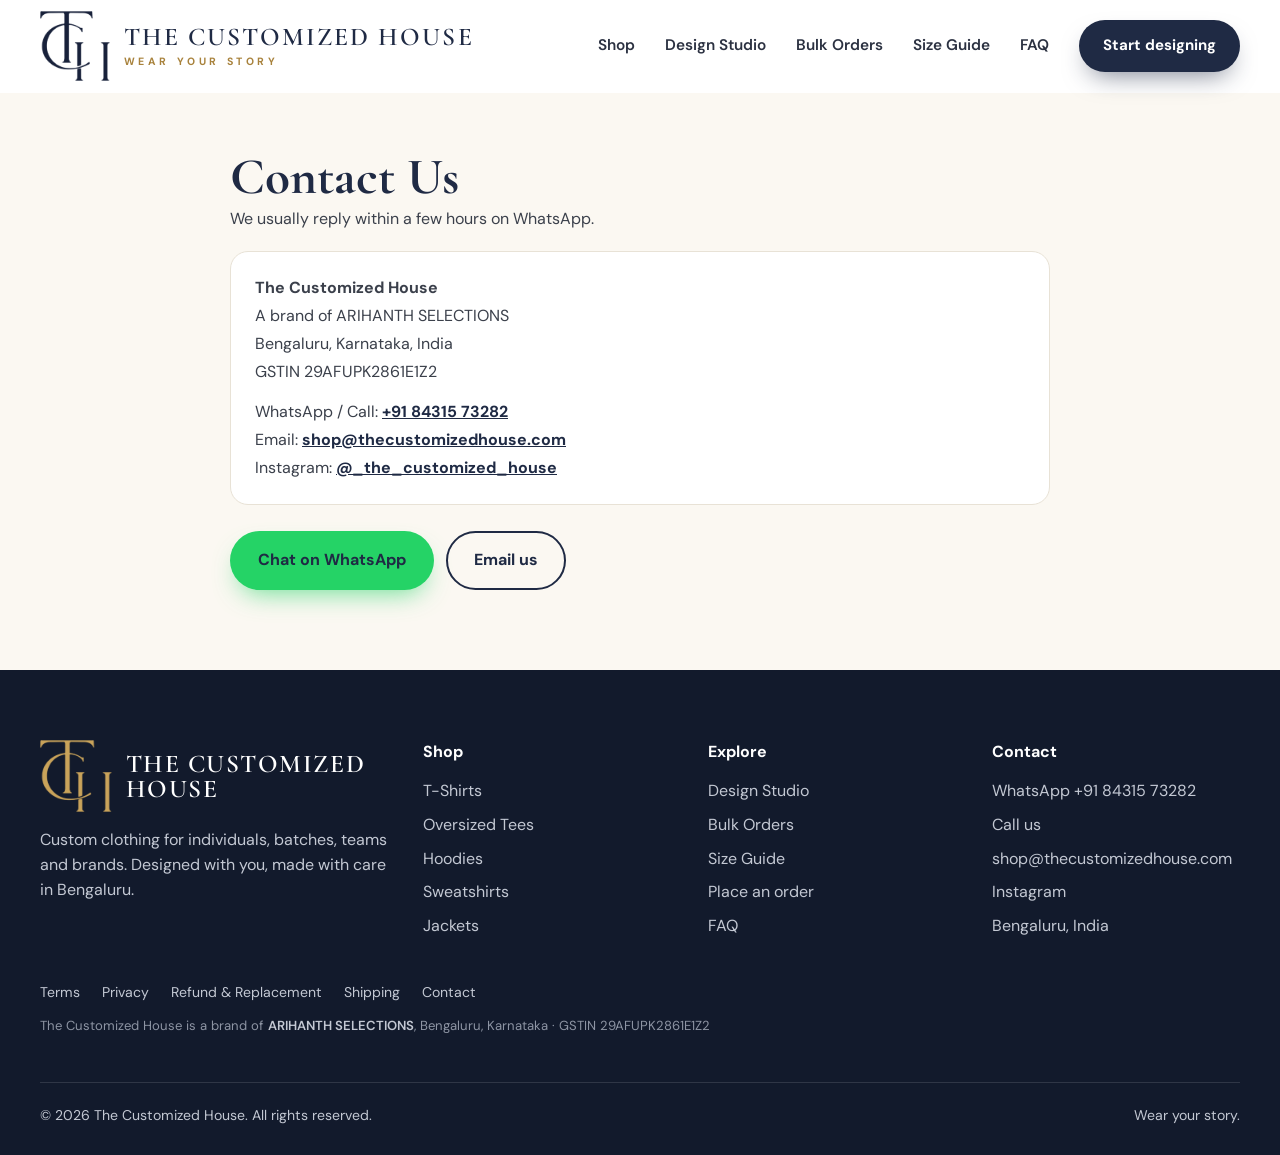
==== contact.html @ c6270082 "Add online store checkout (Hostinger + Razorpay), policy pages and legal entity details - js/store.j" ====
<!DOCTYPE html>
<html lang="en" class="js">
<head>
<meta charset="UTF-8">
<meta name="viewport" content="width=device-width, initial-scale=1.0">
<title>Contact Us - The Customized House</title>
<meta name="description" content="Contact Us - The Customized House, a brand of ARIHANTH SELECTIONS, Bengaluru.">
<meta property="og:title" content="The Customized House - Wear Your Story">
<meta property="og:description" content="Custom clothing for individuals, batches, teams and brands. Design it live, see it before you pay.">
<meta property="og:image" content="assets/hero.jpg">
<meta name="theme-color" content="#1F2A44">
<link rel="icon" type="image/png" href="assets/favicon.png">
<link rel="preconnect" href="https://fonts.googleapis.com">
<link rel="preconnect" href="https://fonts.gstatic.com" crossorigin>
<link href="https://fonts.googleapis.com/css2?family=Cormorant+Garamond:ital,wght@0,500;0,600;1,500&family=DM+Sans:opsz,wght@9..40,400;9..40,500;9..40,600;9..40,700;9..40,800&display=swap" rel="stylesheet">
<link rel="stylesheet" href="css/style.css">

</head>
<body>
<header id="hdr">
  <div class="container nav">
    <a href="index.html" class="brand" aria-label="The Customized House home">
      <img src="assets/logo-navy.png" alt="The Customized House logo">
      <div class="wm"><b>THE CUSTOMIZED HOUSE</b><span>WEAR YOUR STORY</span></div>
    </a>
    <nav class="links" id="links">
      <a href="shop.html">Shop</a>
      <a href="studio.html">Design Studio</a>
      <a href="index.html#bulk">Bulk Orders</a>
      <a href="index.html#sizes">Size Guide</a>
      <a href="index.html#faq">FAQ</a>
      <a class="btn btn-primary" href="studio.html">Start designing</a>
    </nav>
    <button class="menu-btn" id="menuBtn" aria-label="Open menu"><span></span><span></span><span></span></button>
  </div>
</header>

<section class="policy">
  <div class="container">
    <h1>Contact Us</h1>
    
    
<p>We usually reply within a few hours on WhatsApp.</p>
<div class="box">
<p><b>The Customized House</b><br>A brand of ARIHANTH SELECTIONS<br>Bengaluru, Karnataka, India<br>GSTIN 29AFUPK2861E1Z2</p>
<p style="margin-top:12px">WhatsApp / Call: <a href="https://wa.me/918431573282" target="_blank" rel="noopener">+91 84315 73282</a><br>Email: <a href="mailto:shop@thecustomizedhouse.com">shop@thecustomizedhouse.com</a><br>Instagram: <a href="https://www.instagram.com/_the_customized_house" target="_blank" rel="noopener">@_the_customized_house</a></p>
</div>
<div class="acts"><a class="btn btn-wa" href="https://wa.me/918431573282?text=Hi%20The%20Customized%20House" target="_blank" rel="noopener">Chat on WhatsApp</a><a class="btn btn-ghost" href="mailto:shop@thecustomizedhouse.com">Email us</a></div>
  </div>
</section>

<footer>
  <div class="container">
    <div class="foot">
      <div>
        <div class="fb"><img src="assets/logo-gold.png" alt="The Customized House"><b>THE CUSTOMIZED<br>HOUSE</b></div>
        <p>Custom clothing for individuals, batches, teams and brands. Designed with you, made with care in Bengaluru.</p>
      </div>
      <div><h4>Shop</h4><a href="shop.html?c=tshirt">T-Shirts</a><a href="shop.html?c=oversized">Oversized Tees</a><a href="shop.html?c=hoodie">Hoodies</a><a href="shop.html?c=sweatshirt">Sweatshirts</a><a href="shop.html?c=jacket">Jackets</a></div>
      <div><h4>Explore</h4><a href="studio.html">Design Studio</a><a href="index.html#bulk">Bulk Orders</a><a href="index.html#sizes">Size Guide</a><a href="index.html#order">Place an order</a><a href="index.html#faq">FAQ</a></div>
      <div><h4>Contact</h4><a href="https://wa.me/918431573282" target="_blank" rel="noopener">WhatsApp +91 84315 73282</a><a href="tel:+918431573282">Call us</a><a href="mailto:shop@thecustomizedhouse.com?subject=Order%20enquiry%20-%20The%20Customized%20House">shop@thecustomizedhouse.com</a><a href="https://www.instagram.com/_the_customized_house" target="_blank" rel="noopener">Instagram</a><a>Bengaluru, India</a></div>
    </div>
    <div class="legal-links"><a href="terms.html">Terms</a><a href="privacy.html">Privacy</a><a href="refund-policy.html">Refund &amp; Replacement</a><a href="shipping-policy.html">Shipping</a><a href="contact.html">Contact</a></div>
    <p class="legal-entity">The Customized House is a brand of <b>ARIHANTH SELECTIONS</b>, Bengaluru, Karnataka &middot; GSTIN 29AFUPK2861E1Z2</p>
    <div class="foot-bottom"><span>© <span id="yr">2026</span> The Customized House. All rights reserved.</span><span>Wear your story.</span></div>
  </div>
</footer>
<script>
document.getElementById('menuBtn')&&document.getElementById('menuBtn').addEventListener('click',()=>document.getElementById('links').classList.toggle('open'));
document.getElementById('yr')&&(document.getElementById('yr').textContent=new Date().getFullYear());
</script>
</body>
</html>
---- css/style.css ----
/* The Customized House - site styles */
:root{
  --navy:#1F2A44; --navy-2:#121a2c; --navy-3:#2a3757; --gold:#C9A35A; --gold-2:#a8823c; --gold-soft:#efe2c6;
  --cream:#F6F1E6; --paper:#FBF8F2; --ink:#15171c; --muted:#5f6573; --line:#e8e2d6;
  --wa:#25D366; --r:20px; --shadow:0 24px 60px -24px rgba(18,26,44,.28); --shadow-s:0 10px 30px -12px rgba(18,26,44,.18);
}
*{box-sizing:border-box;margin:0;padding:0}
html{scroll-behavior:smooth;scroll-padding-top:90px}
body{font-family:'DM Sans',system-ui,-apple-system,Segoe UI,Roboto,sans-serif;color:var(--ink);background:#fff;line-height:1.55;-webkit-font-smoothing:antialiased;overflow-x:hidden}
img{max-width:100%;display:block}
a{color:inherit;text-decoration:none}
button{font:inherit;cursor:pointer}
.container{width:min(1200px,100% - 40px);margin-inline:auto}
.serif{font-family:'Cormorant Garamond',Georgia,serif}

/* buttons */
.btn{display:inline-flex;align-items:center;justify-content:center;gap:10px;padding:15px 26px;border-radius:999px;font-weight:700;font-size:1rem;border:2px solid transparent;transition:transform .18s,box-shadow .18s,background .18s,color .18s;white-space:nowrap}
.btn:hover{transform:translateY(-2px)}
.btn svg{width:20px;height:20px;flex:none}
.btn-primary{background:var(--navy);color:#fff;box-shadow:0 12px 26px -10px rgba(31,42,68,.6)}
.btn-primary:hover{background:var(--navy-3)}
.btn-gold{background:var(--gold);color:var(--navy-2);box-shadow:0 12px 26px -10px rgba(201,163,90,.7)}
.btn-wa{background:var(--wa);color:#fff;box-shadow:0 12px 26px -10px rgba(37,211,102,.7)}
.btn-ghost{border-color:var(--navy);color:var(--navy);background:transparent}
.btn-ghost:hover{background:var(--navy);color:#fff}
.btn-light{border-color:rgba(255,255,255,.5);color:#fff}
.btn-light:hover{background:#fff;color:var(--navy)}

.eyebrow{display:inline-flex;align-items:center;gap:10px;font-size:.76rem;font-weight:800;letter-spacing:.2em;text-transform:uppercase;color:var(--gold-2)}
.eyebrow:before{content:"";width:22px;height:1.5px;background:currentColor}
.section{padding:110px 0}
.section-head{text-align:center;max-width:720px;margin:0 auto 56px}
.section-head .eyebrow:after{content:"";width:22px;height:1.5px;background:currentColor}
.section-head h2,.h2{font-size:clamp(2.1rem,4.4vw,3.4rem);line-height:1.04;font-weight:800;letter-spacing:-.035em;margin:14px 0 16px;color:var(--navy)}
.section-head h2 em,.h2 em{font-family:'Cormorant Garamond',Georgia,serif;font-style:italic;font-weight:500;color:var(--gold-2);letter-spacing:-.01em}
.section-head p{color:var(--muted);font-size:1.1rem}

/* top strip + header */
.topbar{background:var(--navy-2);color:#e5dece;font-size:.84rem;text-align:center;padding:9px 16px;letter-spacing:.01em}
.topbar b{color:var(--gold);font-weight:700}
header{position:sticky;top:0;z-index:50;background:rgba(255,255,255,.88);backdrop-filter:saturate(1.4) blur(14px);-webkit-backdrop-filter:saturate(1.4) blur(14px);border-bottom:1px solid transparent;transition:border-color .2s,box-shadow .2s}
header.scrolled{border-color:var(--line);box-shadow:0 8px 30px -18px rgba(18,26,44,.25)}
.nav{display:flex;align-items:center;justify-content:space-between;height:92px;gap:20px;transition:height .2s}
header.scrolled .nav{height:76px}
.brand{display:flex;align-items:center;gap:14px}
.brand img{height:70px;width:auto;transition:height .2s}
header.scrolled .brand img{height:56px}
.brand .wm{display:flex;flex-direction:column;line-height:1}
.brand .wm b{font-family:'Cormorant Garamond',Georgia,serif;font-weight:600;font-size:1.6rem;letter-spacing:.08em;color:var(--navy)}
.brand .wm span{font-size:.66rem;letter-spacing:.34em;color:var(--gold-2);margin-top:7px;font-weight:700}
.links{display:flex;align-items:center;gap:30px;font-weight:600;font-size:.96rem;color:#2b3141}
.links a:not(.btn){position:relative;padding:6px 0}
.links a:not(.btn):after{content:"";position:absolute;left:0;right:0;bottom:0;height:2px;background:var(--gold);transform:scaleX(0);transition:transform .2s;transform-origin:left}
.links a:not(.btn):hover:after{transform:scaleX(1)}
.links .btn{padding:12px 22px;font-size:.94rem}
.menu-btn{display:none;background:none;border:0;padding:8px}
.menu-btn span{display:block;width:26px;height:2.5px;background:var(--navy);margin:5px 0;border-radius:2px;transition:.2s}

/* hero */
.hero{position:relative;background:radial-gradient(900px 520px at 88% 0%,rgba(201,163,90,.20),transparent 60%),radial-gradient(700px 500px at 0% 100%,rgba(31,42,68,.06),transparent 60%),var(--paper);padding:70px 0 86px;overflow:hidden}
.hero-grid{display:grid;grid-template-columns:1.05fr .95fr;gap:64px;align-items:center}
.hero-logo{display:flex;align-items:center;gap:18px;margin-bottom:28px}
.hero-logo img{height:112px}
.hero-logo div{font-family:'Cormorant Garamond',Georgia,serif;font-size:2.15rem;line-height:1;letter-spacing:.06em;color:var(--navy);font-weight:600}
.hero-logo small{display:block;font-family:'DM Sans',sans-serif;font-size:.72rem;letter-spacing:.3em;color:var(--gold-2);margin-top:10px;font-weight:700}
.hero h1{font-size:clamp(2.8rem,6.2vw,5rem);line-height:.98;font-weight:800;letter-spacing:-.045em;color:var(--navy)}
.hero h1 em{font-family:'Cormorant Garamond',Georgia,serif;font-style:italic;font-weight:500;color:var(--gold-2);letter-spacing:-.015em}
.hero p.lead{font-size:1.2rem;color:var(--muted);margin:24px 0 34px;max-width:540px}
.hero-ctas{display:flex;flex-wrap:wrap;gap:14px}
.hero-pills{display:flex;flex-wrap:wrap;gap:10px;margin-top:36px}
.pill{display:inline-flex;align-items:center;gap:8px;background:#fff;border:1px solid var(--line);padding:9px 15px;border-radius:999px;font-size:.88rem;font-weight:600;color:#30364a}
.pill i{font-style:normal;color:var(--gold-2)}
.hero-art{position:relative}
.hero-art .main{border-radius:32px;overflow:hidden;box-shadow:var(--shadow);aspect-ratio:4/5;transform:rotate(1.2deg)}
.hero-art .main img{width:100%;height:100%;object-fit:cover}
.hero-art .float{position:absolute;background:#fff;border-radius:18px;padding:14px 18px;box-shadow:var(--shadow-s);display:flex;gap:12px;align-items:center;max-width:270px}
.hero-art .f1{left:-34px;bottom:44px}
.hero-art .f2{right:-18px;top:36px}
.hero-art .float b{display:block;color:var(--navy);font-size:.98rem}
.hero-art .float span{font-size:.84rem;color:var(--muted)}
.hero-art .float .ic{width:44px;height:44px;border-radius:12px;background:var(--cream);display:grid;place-items:center;font-size:1.3rem;flex:none}
.dots{display:flex;gap:5px}.dots i{width:16px;height:16px;border-radius:50%;border:1.5px solid rgba(0,0,0,.1)}

/* marquee */
.marquee{background:var(--navy);color:var(--cream);overflow:hidden;white-space:nowrap;padding:18px 0;font-weight:800;letter-spacing:.16em;font-size:.88rem}
.marquee .track{display:inline-block;animation:mq 30s linear infinite}
.marquee span{margin:0 24px}.marquee span.g{color:var(--gold)}
@keyframes mq{to{transform:translateX(-50%)}}

/* studio showcase */
.showcase{background:radial-gradient(900px 600px at 15% 10%,rgba(201,163,90,.18),transparent 60%),linear-gradient(180deg,var(--navy-2),#1a2440);color:#fff;overflow:hidden}
.sc-grid{display:grid;grid-template-columns:1.05fr .95fr;gap:70px;align-items:center}
.sc-stage{position:relative;background:linear-gradient(180deg,#f7f5f1,#ebe6dd);border-radius:32px;padding:18px;box-shadow:0 40px 80px -30px rgba(0,0,0,.6)}
.sc-stage canvas{width:100%;height:auto;display:block;border-radius:20px}
.sc-tabs{position:absolute;left:50%;top:22px;transform:translateX(-50%);display:flex;max-width:calc(100% - 24px);overflow-x:auto;scrollbar-width:none;background:rgba(255,255,255,.92);backdrop-filter:blur(8px);border-radius:999px;padding:4px;box-shadow:0 10px 26px -12px rgba(18,26,44,.35)}
.sc-tabs button{white-space:nowrap;border:0;background:none;border-radius:999px;padding:8px 14px;font-weight:700;font-size:.82rem;color:var(--muted)}
.sc-tabs button.on{background:var(--navy);color:#fff}
.sc-view{position:absolute;right:28px;bottom:28px;display:flex;gap:6px}
.sc-view button{border:0;background:#fff;border-radius:999px;padding:8px 14px;font-weight:700;font-size:.8rem;color:var(--navy);box-shadow:0 6px 18px -8px rgba(18,26,44,.4)}
.sc-view button.on{background:var(--gold);color:var(--navy-2)}
.sc-colors{display:flex;flex-wrap:wrap;gap:10px;margin:26px 0 8px}
.sc-colors button{width:34px;height:34px;border-radius:50%;border:2px solid rgba(255,255,255,.25);transition:transform .15s}
.sc-colors button:hover{transform:scale(1.12)}
.sc-colors button.on{outline:2.5px solid var(--gold);outline-offset:3px}
.sc-copy h2{font-size:clamp(2.2rem,4.4vw,3.5rem);line-height:1.02;font-weight:800;letter-spacing:-.035em;margin:14px 0 18px}
.sc-copy h2 em{font-family:'Cormorant Garamond',Georgia,serif;font-style:italic;font-weight:500;color:var(--gold)}
.sc-copy p.lead{color:#c9cedb;font-size:1.12rem;max-width:520px}
.sc-feats{display:grid;grid-template-columns:1fr 1fr;gap:14px 22px;margin:30px 0 34px}
.sc-feats div{display:flex;gap:12px;align-items:flex-start;font-size:.97rem;color:#e7e9ef}
.sc-feats i{font-style:normal;width:32px;height:32px;border-radius:10px;background:rgba(201,163,90,.16);color:var(--gold);display:grid;place-items:center;flex:none;font-size:.95rem}
.sc-note{font-size:.85rem;color:#9ea6b8;margin-top:16px}

/* steps */
.steps{display:grid;grid-template-columns:repeat(3,1fr);gap:24px;counter-reset:s}
.step{position:relative;background:var(--paper);border:1px solid var(--line);border-radius:var(--r);padding:34px;transition:transform .2s,box-shadow .2s}
.step:hover{transform:translateY(-4px);box-shadow:var(--shadow-s)}
.step .n{width:50px;height:50px;border-radius:16px;background:var(--navy);color:var(--gold);display:grid;place-items:center;font-weight:800;font-size:1.15rem;margin-bottom:20px}
.step h3{font-size:1.28rem;color:var(--navy);margin-bottom:8px;letter-spacing:-.01em}
.step p{color:var(--muted)}

/* categories */
.cats{display:grid;grid-template-columns:repeat(5,1fr);gap:18px}
.cat{position:relative;border-radius:var(--r);overflow:hidden;background:var(--cream);display:block;isolation:isolate}
.cat img{aspect-ratio:4/5;width:100%;object-fit:cover;transition:transform .6s}
.cat:hover img{transform:scale(1.06)}
.cat .info{position:absolute;inset:auto 0 0 0;padding:18px;background:linear-gradient(transparent,rgba(14,18,30,.86));color:#fff}
.cat .info b{display:block;font-size:1.12rem}
.cat .info span{font-size:.9rem;color:#f0e6cf}
.cat .go{position:absolute;top:14px;right:14px;background:#fff;color:var(--navy);font-weight:700;font-size:.78rem;padding:7px 12px;border-radius:999px;opacity:0;transform:translateY(-6px);transition:.2s}
.cat:hover .go{opacity:1;transform:none}

/* collection */
.collection{background:var(--paper)}
.filters{display:flex;flex-wrap:wrap;justify-content:center;gap:10px;margin-bottom:34px}
.filters button{border:1.5px solid var(--line);background:#fff;padding:10px 18px;border-radius:999px;font-weight:600;font-size:.94rem}
.filters button.on{background:var(--navy);color:#fff;border-color:var(--navy)}
.grid{display:grid;grid-template-columns:repeat(3,1fr);gap:22px}
.card{background:#fff;border-radius:var(--r);overflow:hidden;border:1px solid var(--line);display:flex;flex-direction:column;transition:box-shadow .2s,transform .2s}
.card:hover{box-shadow:var(--shadow);transform:translateY(-4px)}
.card .ph{background:#f1ede5;aspect-ratio:4/3;overflow:hidden;cursor:zoom-in}
.card .ph img{width:100%;height:100%;object-fit:cover;object-position:var(--pos,center)}
.card .bd{padding:18px 20px 20px;display:flex;flex-direction:column;gap:6px;flex:1}
.card .tag{font-size:.72rem;font-weight:700;letter-spacing:.14em;color:var(--gold-2);text-transform:uppercase}
.card h3{font-size:1.15rem;color:var(--navy)}
.card p{color:var(--muted);font-size:.95rem;flex:1}
.card .row{display:flex;align-items:center;justify-content:space-between;margin-top:10px}
.card .price{font-weight:800;color:var(--navy)}
.card .row a{font-weight:700;color:#128C4A;font-size:.95rem}
.soon{display:grid;grid-template-columns:1fr auto;gap:30px;align-items:center;background:#fff;border:1px solid var(--line);border-radius:28px;padding:40px 44px;box-shadow:var(--shadow-s);position:relative;overflow:hidden}
.soon:before{content:"";position:absolute;right:-80px;top:-80px;width:260px;height:260px;border-radius:50%;background:radial-gradient(circle,rgba(201,163,90,.25),transparent 70%)}
.soon h3{font-size:clamp(1.5rem,2.6vw,2rem);color:var(--navy);letter-spacing:-.02em;line-height:1.15}
.soon p{color:var(--muted);margin-top:8px;max-width:560px}
.soon .acts{display:flex;gap:12px;flex-wrap:wrap;position:relative}

/* bulk */
.bulk{background:var(--navy);color:#fff;position:relative;overflow:hidden}
.bulk:before{content:"";position:absolute;inset:0;background:radial-gradient(800px 400px at 10% 0%,rgba(201,163,90,.22),transparent 60%)}
.bulk .container{position:relative}
.bulk-grid{display:grid;grid-template-columns:1fr 1fr;gap:64px;align-items:center}
.bulk h2{font-size:clamp(2.1rem,4.2vw,3.2rem);line-height:1.05;font-weight:800;letter-spacing:-.03em;margin-top:14px}
.bulk h2 em{font-family:'Cormorant Garamond',Georgia,serif;font-weight:500;color:var(--gold)}
.bulk p.lead{color:#cfd3dd;margin:18px 0 26px;font-size:1.08rem}
.bulk ul{list-style:none;display:grid;gap:13px;margin-bottom:32px}
.bulk li{display:flex;gap:12px;align-items:flex-start}
.bulk li:before{content:"✦";color:var(--gold);flex:none}
.bulk-pics{display:grid;grid-template-columns:1fr 1fr;gap:14px}
.bulk-pics img{border-radius:18px;width:100%;height:100%;object-fit:cover;aspect-ratio:1/1}
.bulk-pics img:first-child{grid-column:1/3;aspect-ratio:16/10}

/* features */
.feats{display:grid;grid-template-columns:repeat(3,1fr);gap:22px}
.feat{border:1px solid var(--line);border-radius:var(--r);padding:30px;background:#fff;transition:transform .2s,box-shadow .2s,border-color .2s}
.feat:hover{transform:translateY(-4px);box-shadow:var(--shadow-s);border-color:#ddd3bf}
.feat .ic{width:54px;height:54px;border-radius:16px;background:var(--cream);display:grid;place-items:center;font-size:1.5rem;margin-bottom:18px}
.feat h3{color:var(--navy);margin-bottom:6px;font-size:1.16rem}
.feat p{color:var(--muted);font-size:.97rem}

/* size chart */
.sizes-sec{background:var(--paper)}
.size-wrap{display:grid;grid-template-columns:.9fr 1.1fr;gap:56px;align-items:center}
.size-wrap h2{font-size:clamp(2rem,3.6vw,2.8rem);color:var(--navy);font-weight:800;letter-spacing:-.03em;margin:12px 0 14px;line-height:1.05}
.size-wrap p{color:var(--muted)}
.tabs{display:inline-flex;background:#fff;border:1px solid var(--line);border-radius:999px;padding:4px;margin-bottom:16px}
.tabs button{border:0;background:none;border-radius:999px;padding:9px 16px;font-weight:700;font-size:.88rem;color:var(--muted)}
.tabs button.on{background:var(--navy);color:#fff}
table.sz{width:100%;border-collapse:separate;border-spacing:0;border:1px solid var(--line);border-radius:18px;overflow:hidden;font-size:.98rem;background:#fff}
table.sz th,table.sz td{padding:14px 10px;text-align:center;border-bottom:1px solid var(--line)}
table.sz th{background:var(--navy);color:#fff;font-weight:700}
table.sz td:first-child{text-align:left;font-weight:700;color:var(--navy);padding-left:18px}
table.sz tr:last-child td{border-bottom:0}
table.sz tr:nth-child(even) td{background:var(--paper)}

/* order form */
.order-box{display:grid;grid-template-columns:.85fr 1.15fr;gap:44px;background:#fff;border:1px solid var(--line);border-radius:30px;padding:44px;box-shadow:var(--shadow)}
.order-box h2{font-size:clamp(1.9rem,3.4vw,2.6rem);color:var(--navy);font-weight:800;letter-spacing:-.03em;margin:12px 0 12px;line-height:1.05}
.order-box p{color:var(--muted)}
.contact-list{display:grid;gap:12px;margin-top:26px}
.contact-list a{display:flex;align-items:center;gap:12px;font-weight:700;color:var(--navy)}
.contact-list a span{width:42px;height:42px;border-radius:13px;background:var(--cream);display:grid;place-items:center}
form.of{display:grid;grid-template-columns:1fr 1fr;gap:14px}
form.of .full{grid-column:1/3}
form.of label{font-size:.78rem;font-weight:700;letter-spacing:.06em;color:var(--muted);display:block;margin-bottom:6px;text-transform:uppercase}
form.of input,form.of select,form.of textarea{width:100%;padding:14px 15px;border:1.5px solid var(--line);border-radius:14px;font:500 1rem 'DM Sans',sans-serif;background:#fff;transition:border-color .15s,box-shadow .15s}
form.of input:focus,form.of select:focus,form.of textarea:focus{outline:none;border-color:var(--navy);box-shadow:0 0 0 4px rgba(31,42,68,.08)}
form.of textarea{min-height:100px;resize:vertical}
form.of .btn{width:100%}

/* faq */
.faq{max-width:840px;margin:0 auto;display:grid;gap:12px}
.faq details{border:1px solid var(--line);border-radius:18px;padding:20px 24px;background:#fff;transition:box-shadow .2s}
.faq details[open]{box-shadow:var(--shadow-s)}
.faq summary{cursor:pointer;font-weight:700;color:var(--navy);list-style:none;display:flex;justify-content:space-between;gap:16px;font-size:1.06rem}
.faq summary::-webkit-details-marker{display:none}
.faq summary:after{content:"+";font-size:1.5rem;line-height:1;color:var(--gold-2);transition:transform .2s}
.faq details[open] summary:after{transform:rotate(45deg)}
.faq details p{color:var(--muted);margin-top:10px}

/* cta band */
.band{background:linear-gradient(110deg,var(--gold),#d9b977);padding:70px 0}
.band .container{display:flex;flex-wrap:wrap;align-items:center;justify-content:space-between;gap:24px}
.band h2{font-size:clamp(1.9rem,3.8vw,3rem);font-weight:800;color:var(--navy-2);letter-spacing:-.03em;line-height:1.05}
.band p{color:#3a3020;margin-top:8px;font-weight:600}
.band .acts{display:flex;gap:12px;flex-wrap:wrap}

/* footer */
footer{background:var(--navy-2);color:#c3c8d3;padding:70px 0 28px}
.foot{display:grid;grid-template-columns:1.4fr 1fr 1fr 1fr;gap:36px}
.foot .fb{display:flex;align-items:center;gap:14px;margin-bottom:16px}
.foot .fb img{height:72px}
.foot .fb b{font-family:'Cormorant Garamond',Georgia,serif;font-size:1.6rem;color:#fff;letter-spacing:.06em;font-weight:600;line-height:1}
.foot h4{color:#fff;margin-bottom:14px;font-size:1rem}
.foot a{display:block;margin-bottom:9px;transition:color .15s}
.foot a:hover{color:var(--gold)}
.foot-bottom{border-top:1px solid rgba(255,255,255,.12);margin-top:46px;padding-top:22px;display:flex;flex-wrap:wrap;justify-content:space-between;gap:12px;font-size:.88rem}

/* floating wa + lightbox */
.float-wa{position:fixed;right:18px;bottom:18px;z-index:60;background:var(--wa);color:#fff;border-radius:999px;padding:13px 18px;display:flex;gap:9px;align-items:center;font-weight:700;box-shadow:0 14px 30px -8px rgba(37,211,102,.6);transition:transform .2s}
.float-wa:hover{transform:translateY(-3px)}
.float-ig{position:fixed;right:18px;bottom:84px;z-index:60;width:54px;height:54px;border-radius:50%;display:grid;place-items:center;background:radial-gradient(circle at 30% 107%,#fdf497 0%,#fdf497 5%,#fd5949 45%,#d6249f 60%,#285AEB 90%);box-shadow:0 14px 30px -8px rgba(214,36,159,.55);transition:transform .2s}
.float-ig:hover{transform:translateY(-3px)}
.float-ig svg{width:27px;height:27px}
.lightbox{position:fixed;inset:0;background:rgba(10,12,18,.9);display:none;place-items:center;z-index:80;padding:20px;cursor:zoom-out}
.lightbox.on{display:grid}
.lightbox img{max-height:90vh;border-radius:14px}

.js .reveal{opacity:0;transform:translateY(22px);transition:opacity .7s cubic-bezier(.2,.7,.2,1),transform .7s cubic-bezier(.2,.7,.2,1)}
.js .reveal.in{opacity:1;transform:none}
@media (prefers-reduced-motion:reduce){.js .reveal{opacity:1;transform:none}.marquee .track{animation:none}}

@media (max-width:1080px){
  .cats{grid-template-columns:repeat(3,1fr)}
  .grid,.feats{grid-template-columns:repeat(2,1fr)}
  .foot{grid-template-columns:1fr 1fr}
  .links{gap:22px}
}
@media (max-width:900px){
  .nav,header.scrolled .nav{height:74px}
  .brand img,header.scrolled .brand img{height:52px}.brand .wm b{font-size:1.2rem}.brand .wm span{font-size:.56rem;letter-spacing:.28em}
  .menu-btn{display:block}
  .links{position:absolute;top:74px;left:0;right:0;background:#fff;flex-direction:column;align-items:stretch;gap:0;padding:6px 20px 20px;border-bottom:1px solid var(--line);display:none;box-shadow:0 20px 40px -20px rgba(18,26,44,.3)}
  .links.open{display:flex}
  .links a{padding:14px 2px;border-bottom:1px solid var(--line)}
  .links a:not(.btn):after{display:none}
  .links .btn{margin-top:14px;border-bottom:0}
  .hero-grid,.bulk-grid,.size-wrap,.order-box,.sc-grid{grid-template-columns:1fr}
  .sc-grid{gap:40px}
  .hero{padding:40px 0 64px}
  .hero-grid{gap:44px}
  .hero-logo img{height:84px}.hero-logo div{font-size:1.6rem}
  .hero-art .f1{left:10px;bottom:20px}.hero-art .f2{right:10px;top:16px}
  .hero-art .main{transform:none}
  .steps{grid-template-columns:1fr}
  .section{padding:76px 0}
  .order-box{padding:26px}
  form.of{grid-template-columns:1fr} form.of .full{grid-column:auto}
  .soon{grid-template-columns:1fr;padding:30px}
}
@media (max-width:560px){
  .container{width:min(1200px,100% - 32px)}
  .cats{grid-template-columns:repeat(2,1fr);gap:12px}
  .cats .cat:last-child{grid-column:1/3}
  .cats .cat:last-child img{aspect-ratio:16/10}
  .grid,.feats{grid-template-columns:1fr}
  .sc-feats{grid-template-columns:1fr}
  .foot{grid-template-columns:1fr}
  .float-wa span{display:none}
  .hero-ctas .btn,.soon .acts .btn,.band .acts .btn{width:100%}
  .hero-art .f2{display:none}
  .sc-tabs button{padding:7px 10px;font-size:.75rem}
  .sc-view{right:18px;bottom:18px}
  .topbar{font-size:.76rem}
}

/* legal + policy pages */
.legal-links{display:flex;flex-wrap:wrap;gap:8px 22px;margin-top:34px;font-size:.88rem}
.legal-links a{color:#c3c8d3}.legal-links a:hover{color:var(--gold)}
.legal-entity{margin-top:12px;font-size:.82rem;color:#8d94a3}
.legal-entity b{color:#c3c8d3;font-weight:600}
.policy{padding:56px 0 80px;background:var(--paper)}
.policy .container{max-width:820px}
.policy h1{font-family:'Cormorant Garamond',serif;font-size:clamp(2.2rem,5vw,3.2rem);color:var(--navy);line-height:1.1}
.policy .upd{color:var(--muted);font-size:.9rem;margin:8px 0 30px}
.policy h2{font-size:1.15rem;color:var(--navy);margin:30px 0 10px}
.policy p,.policy li{color:#3b404b;line-height:1.75;font-size:1rem}
.policy ul{padding-left:22px;margin:6px 0}.policy li{margin:4px 0}
.policy a{color:var(--navy);font-weight:700;text-decoration:underline}
.policy .box{background:#fff;border:1px solid var(--line);border-radius:18px;padding:22px 24px;margin:18px 0}
.policy .acts{display:flex;flex-wrap:wrap;gap:12px;margin-top:26px}
.policy .acts a{text-decoration:none}
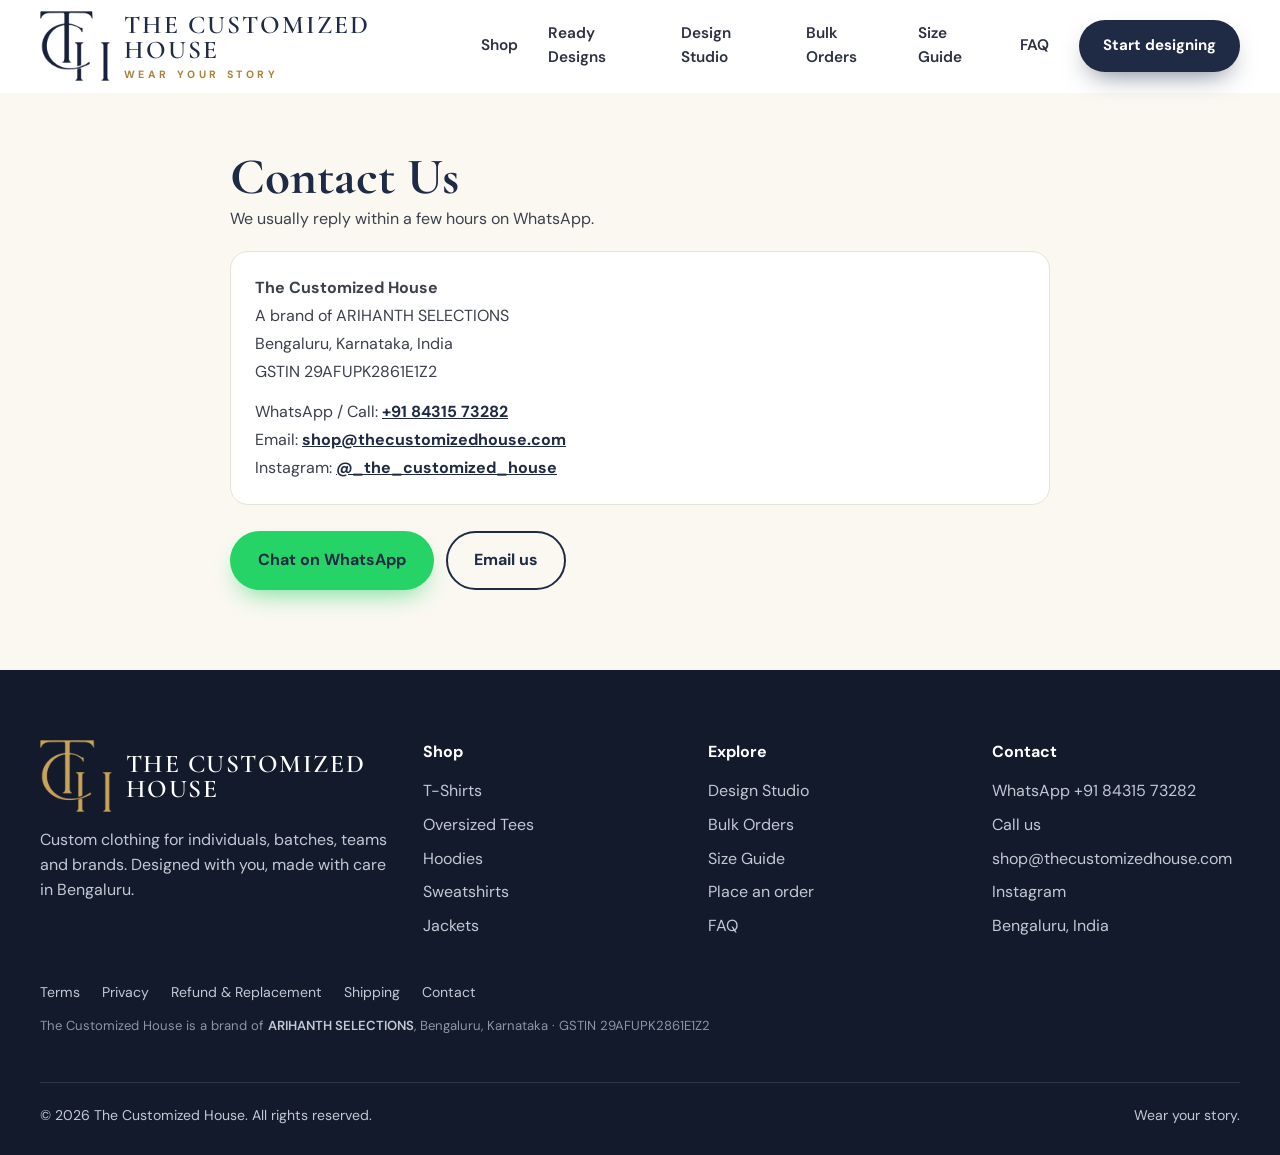
==== commit a6e15bba: "Add Ready Designs nav link to Shopify store Co-Authored-By: Claude Opus 5.5 <noreply@anthropic.com> " ====
--- a/contact.html
+++ b/contact.html
@@ -13,7 +13,7 @@
 <link rel="preconnect" href="https://fonts.googleapis.com">
 <link rel="preconnect" href="https://fonts.gstatic.com" crossorigin>
 <link href="https://fonts.googleapis.com/css2?family=Cormorant+Garamond:ital,wght@0,500;0,600;1,500&family=DM+Sans:opsz,wght@9..40,400;9..40,500;9..40,600;9..40,700;9..40,800&display=swap" rel="stylesheet">
-<link rel="stylesheet" href="css/style.css">
+<link rel="stylesheet" href="css/style.css?v=20261115d">
 
 </head>
 <body>
@@ -25,6 +25,7 @@
     </a>
     <nav class="links" id="links">
       <a href="shop.html">Shop</a>
+      <a href="https://shop.thecustomizedhouse.com" target="_blank" rel="noopener">Ready Designs</a>
       <a href="studio.html">Design Studio</a>
       <a href="index.html#bulk">Bulk Orders</a>
       <a href="index.html#sizes">Size Guide</a>
